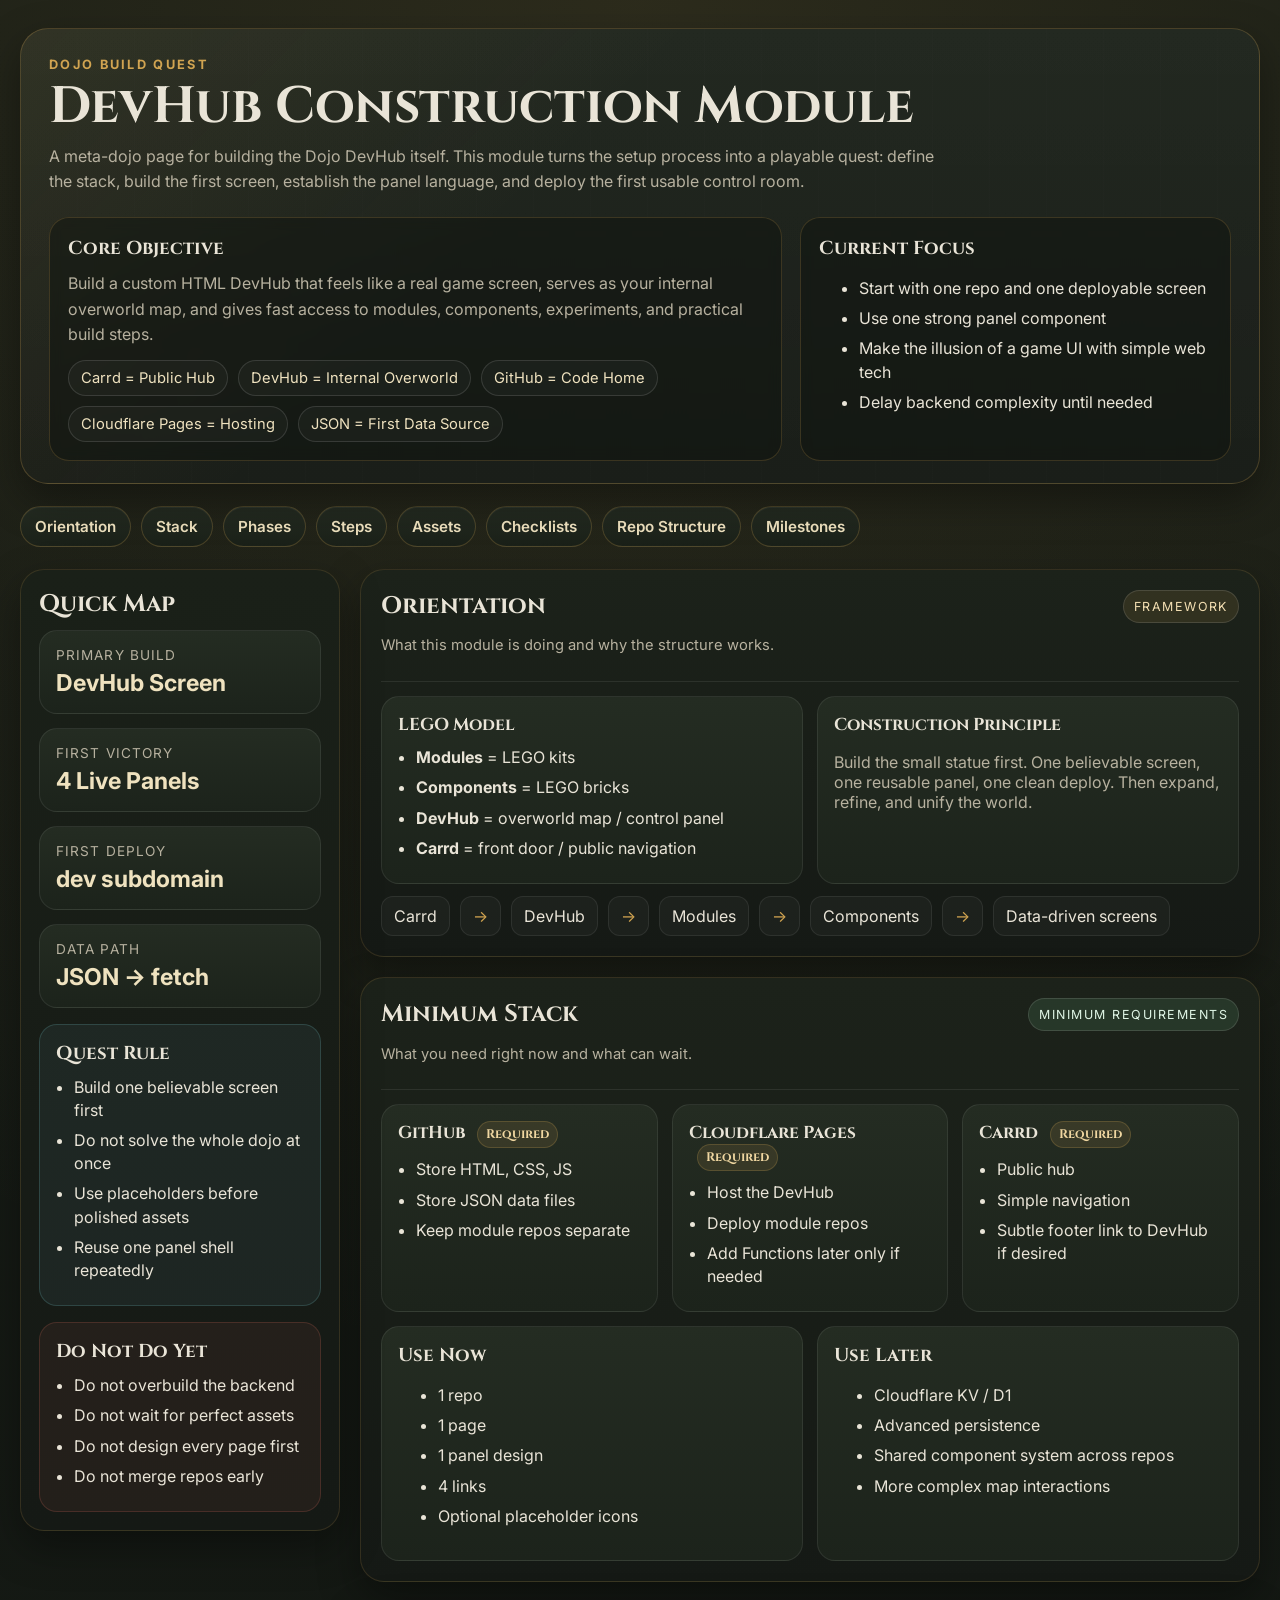
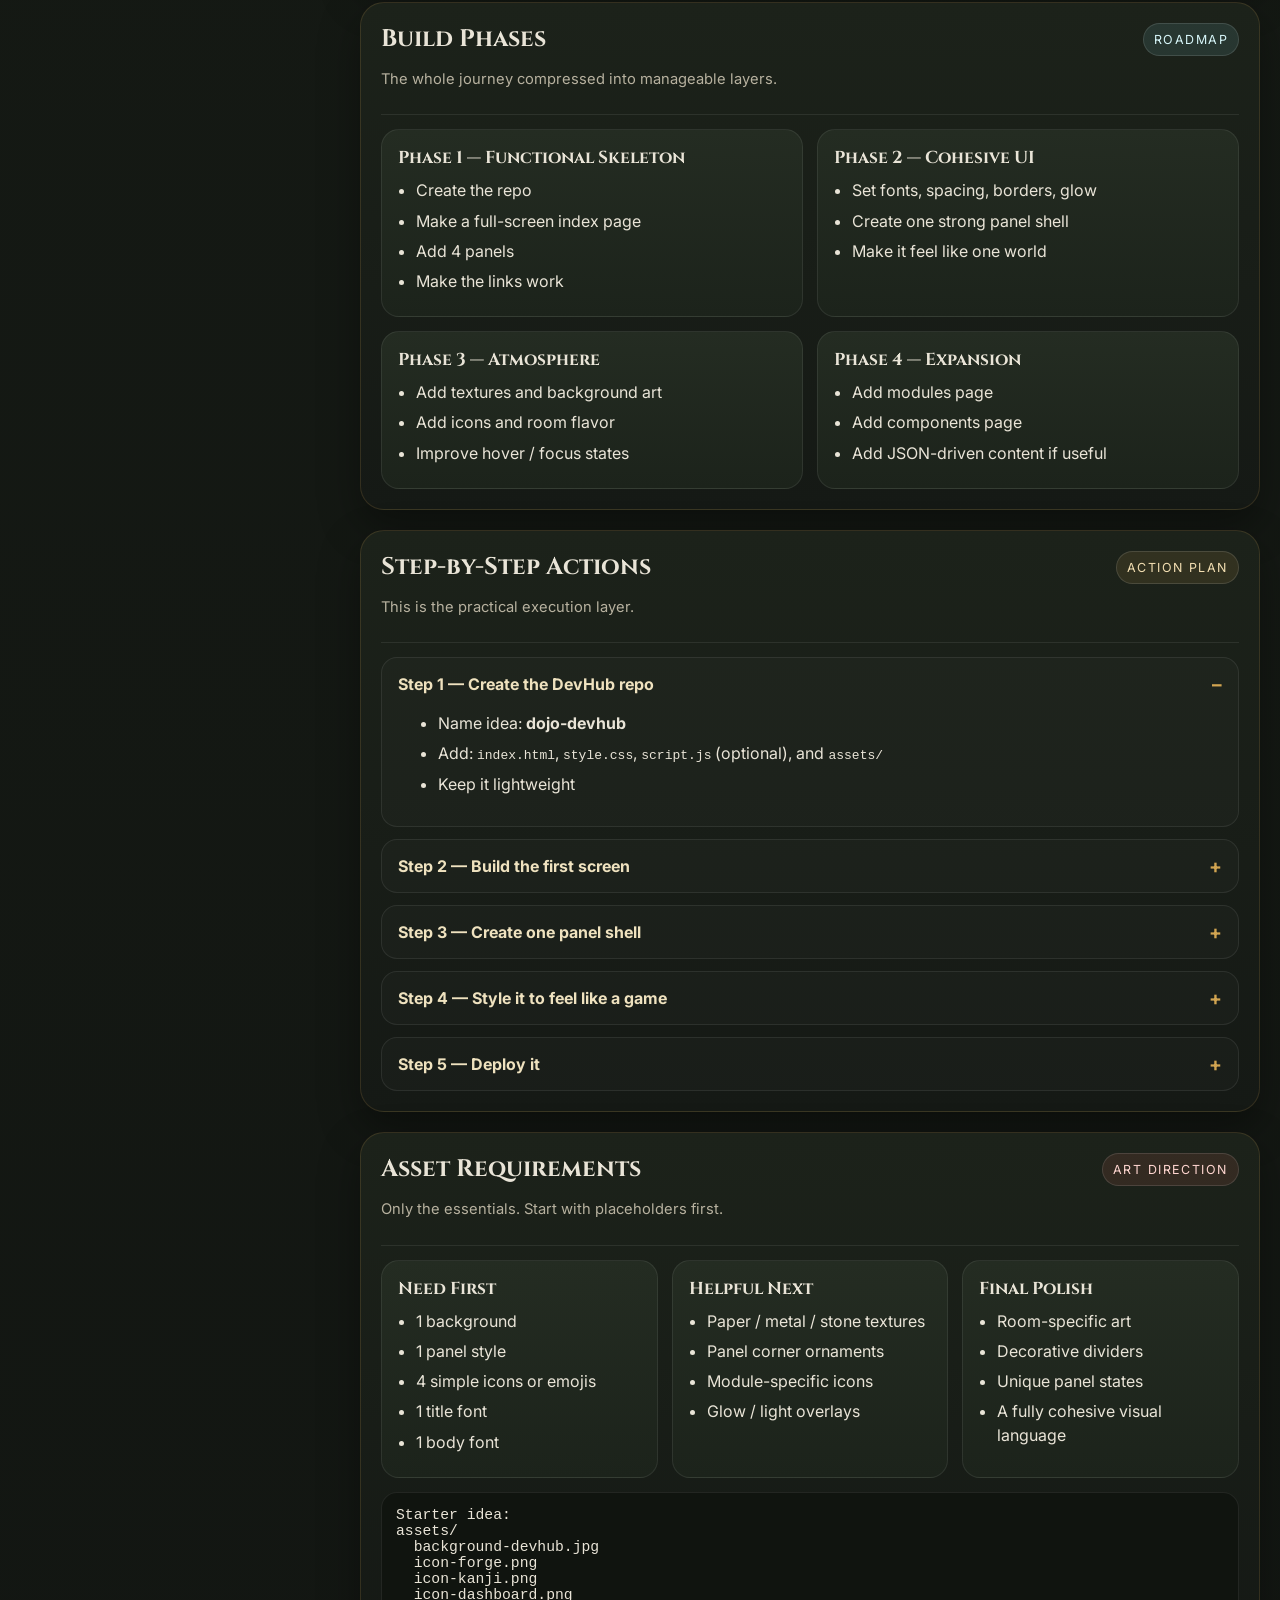
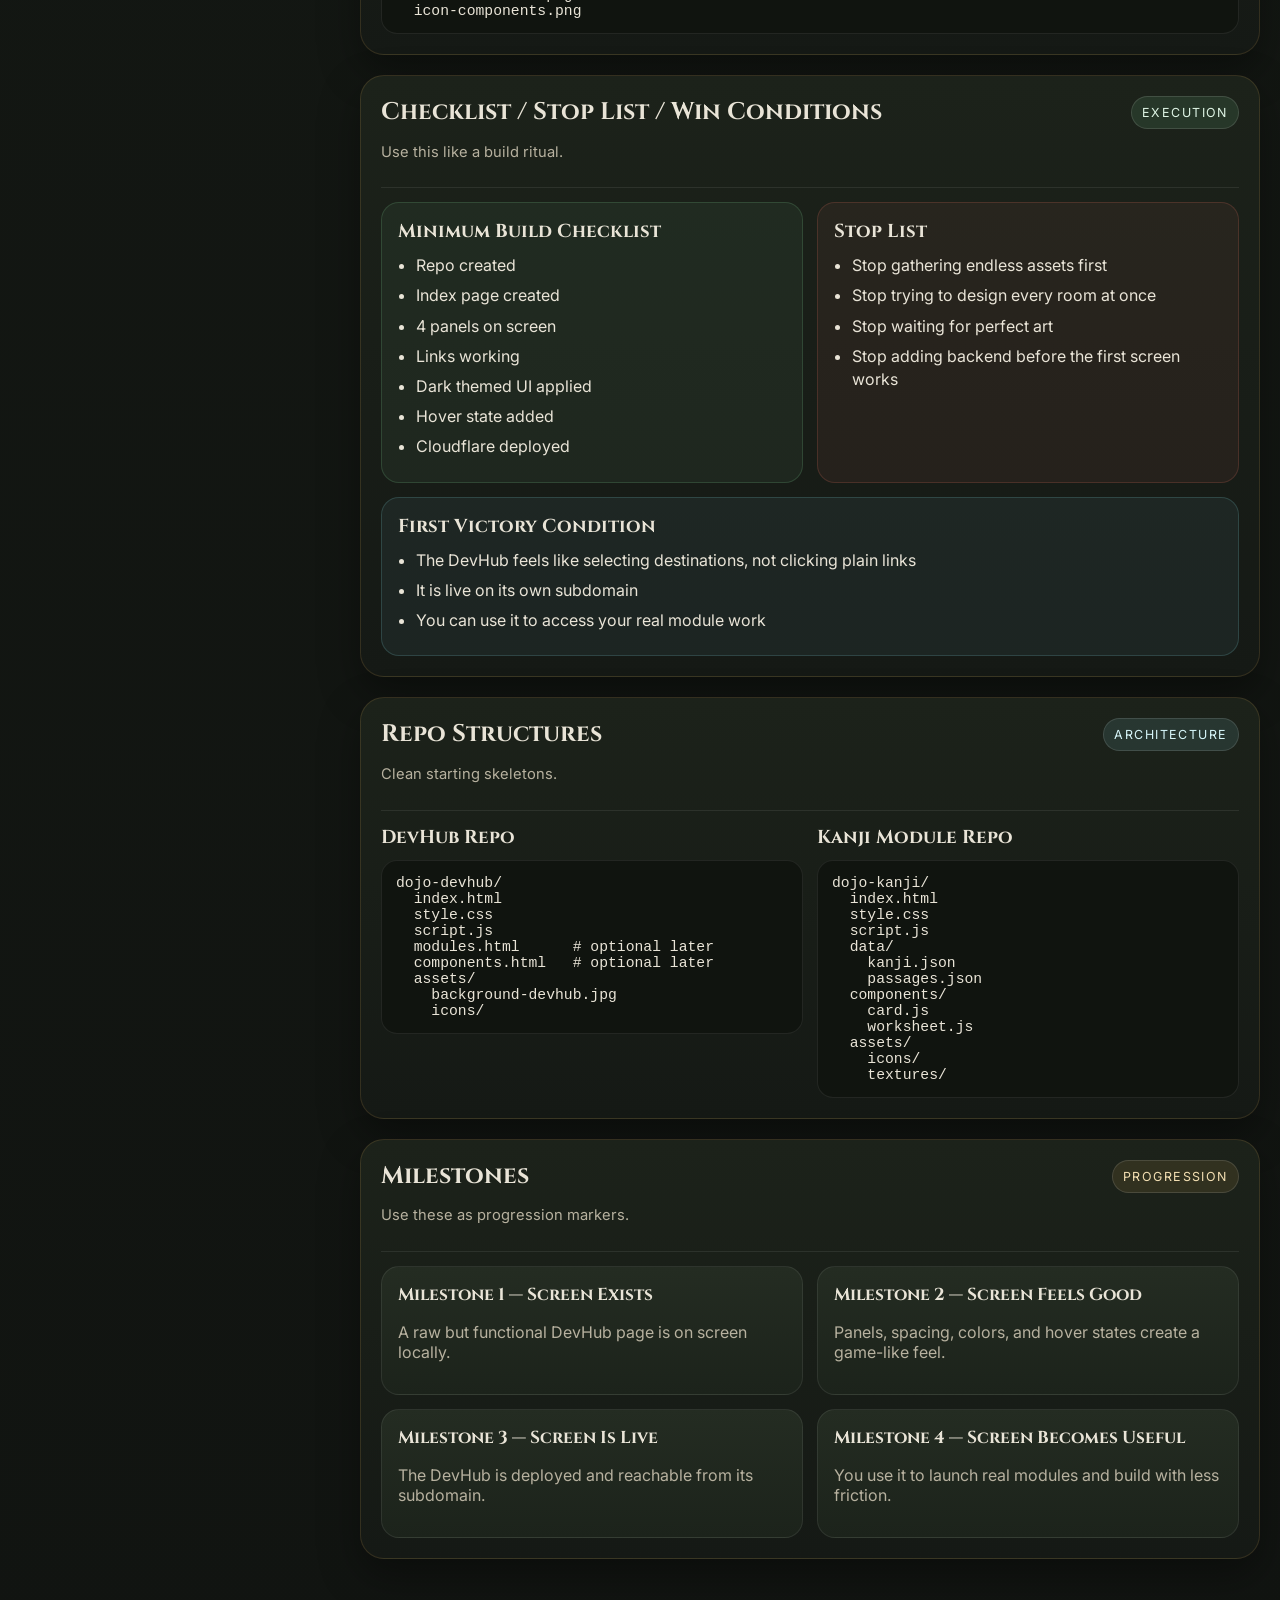
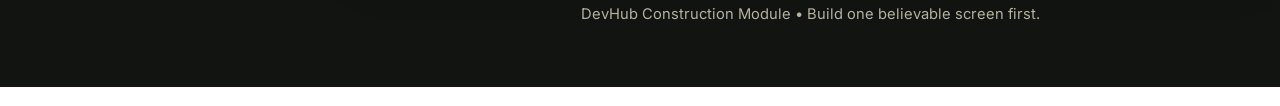
==== index.html @ a98695d9 "Add files via upload" ====
<!DOCTYPE html>
<html lang="en">
<head>
<meta charset="UTF-8" />
<meta name="viewport" content="width=device-width, initial-scale=1.0" />
<title>Dojo DevHub Quest Module</title>
<link rel="preconnect" href="https://fonts.googleapis.com">
<link rel="preconnect" href="https://fonts.gstatic.com" crossorigin>
<link href="https://fonts.googleapis.com/css2?family=Cinzel:wght@500;700&family=Inter:wght@400;500;600;700&display=swap" rel="stylesheet">
<style>
  :root{
    --bg:#131712;
    --bg2:#1b2119;
    --panel:#20271e;
    --panel-2:#273025;
    --line:#46523f;
    --gold:#d1a451;
    --gold-dim:#8a6a30;
    --moss:#748464;
    --paper:#efe2bf;
    --text:#e9e4d7;
    --muted:#b7b19f;
    --ember:#ffb14d;
    --red:#c76758;
    --green:#6fb37f;
    --cyan:#6fb4bc;
    --shadow: 0 16px 40px rgba(0,0,0,.35);
    --radius:18px;
  }

  *{box-sizing:border-box}
  html,body{margin:0;padding:0;background:
    radial-gradient(circle at top, rgba(209,164,81,.12), transparent 28%),
    linear-gradient(180deg, #161b15 0%, #111411 100%);
    color:var(--text); font-family:Inter,system-ui,sans-serif;
  }

  .wrap{max-width:1300px;margin:0 auto;padding:28px 20px 64px;}
  .hero{
    position:relative; overflow:hidden;
    background:
      linear-gradient(180deg, rgba(255,255,255,.03), rgba(255,255,255,.01)),
      linear-gradient(135deg, rgba(209,164,81,.08), transparent 40%),
      linear-gradient(180deg, #1c221a, #171b16);
    border:1px solid rgba(209,164,81,.25);
    border-radius:28px;
    padding:28px 28px 22px;
    box-shadow:var(--shadow);
    margin-bottom:22px;
  }

  .hero:before{
    content:"";
    position:absolute; inset:0;
    background:
      repeating-linear-gradient(
        90deg,
        transparent 0 56px,
        rgba(255,255,255,.02) 56px 57px
      );
    opacity:.35; pointer-events:none;
  }

  .eyebrow{
    color:var(--gold); font-size:.8rem; letter-spacing:.18em; text-transform:uppercase;
    margin-bottom:8px; font-weight:700;
  }
  h1,h2,h3{font-family:Cinzel,serif; margin:0 0 10px}
  h1{font-size:clamp(2rem,4vw,3.3rem); line-height:1.05}
  .hero p{max-width:900px;color:var(--muted);margin:8px 0 0;line-height:1.6}
  .hero-grid{
    display:grid; grid-template-columns:1.7fr 1fr; gap:18px; margin-top:22px;
  }

  .summary-card,.focus-card{
    background:rgba(15,18,14,.45);
    border:1px solid rgba(209,164,81,.2);
    border-radius:20px;
    padding:18px;
    backdrop-filter: blur(6px);
  }

  .chips{display:flex; flex-wrap:wrap; gap:10px; margin-top:12px}
  .chip{
    border:1px solid rgba(255,255,255,.12);
    background:rgba(255,255,255,.03);
    padding:8px 12px;border-radius:999px;font-size:.92rem;color:var(--paper)
  }

  .topnav{
    display:flex; flex-wrap:wrap; gap:10px; margin-bottom:22px;
  }
  .navbtn{
    border:1px solid rgba(209,164,81,.25);
    background:linear-gradient(180deg, #242b21, #1b2119);
    color:var(--paper); padding:10px 14px; border-radius:999px; text-decoration:none;
    font-weight:600; font-size:.95rem;
    box-shadow:inset 0 1px 0 rgba(255,255,255,.05);
  }
  .navbtn:hover{border-color:rgba(209,164,81,.55); transform:translateY(-1px)}

  .layout{
    display:grid; grid-template-columns:320px 1fr; gap:20px;
  }

  .sidebar, .main-card{
    background:linear-gradient(180deg, #1a2018, #151915);
    border:1px solid rgba(209,164,81,.16);
    border-radius:24px;
    box-shadow:var(--shadow);
  }

  .sidebar{padding:18px; position:sticky; top:18px; height:max-content}
  .main{display:grid; gap:20px}

  .section{
    background:linear-gradient(180deg, #1c221a, #151915);
    border:1px solid rgba(209,164,81,.16);
    border-radius:24px;
    padding:20px;
    box-shadow:var(--shadow);
  }

  .section-head{
    display:flex; justify-content:space-between; align-items:flex-start; gap:12px; margin-bottom:14px;
    border-bottom:1px solid rgba(255,255,255,.08); padding-bottom:12px;
  }

  .muted{color:var(--muted)}
  .small{font-size:.92rem}
  .tag{
    font-size:.78rem; text-transform:uppercase; letter-spacing:.12em;
    border-radius:999px; padding:8px 10px; border:1px solid rgba(255,255,255,.12)
  }
  .tag.green{color:#dff5e5; background:rgba(111,179,127,.15)}
  .tag.gold{color:#f3dfb2; background:rgba(209,164,81,.12)}
  .tag.red{color:#ffd6d0; background:rgba(199,103,88,.14)}
  .tag.cyan{color:#d7f6f9; background:rgba(111,180,188,.14)}

  .stat-grid, .phase-grid, .kit-grid, .two-col{
    display:grid; gap:14px;
  }
  .stat-grid{grid-template-columns:repeat(4,1fr)}
  .phase-grid{grid-template-columns:repeat(2,1fr)}
  .kit-grid{grid-template-columns:repeat(3,1fr)}
  .two-col{grid-template-columns:1fr 1fr}

  .stat, .tile, .kit, .note{
    background:linear-gradient(180deg, #242c22, #1c231b);
    border:1px solid rgba(255,255,255,.08);
    border-radius:18px; padding:16px;
  }

  .stat .label{font-size:.85rem; color:var(--muted); text-transform:uppercase; letter-spacing:.08em}
  .stat .value{font-size:1.45rem; font-weight:700; margin-top:6px; color:var(--paper)}

  .tile h3,.kit h3{font-size:1.08rem; margin-bottom:8px}
  .tile ul,.kit ul,.checklist ul,.stoplist ul,.quest ul{margin:10px 0 0 18px; padding:0}
  li{margin:7px 0; line-height:1.45}
  .badge{
    display:inline-block; font-size:.78rem; margin-left:8px; padding:4px 8px; border-radius:999px;
    background:rgba(209,164,81,.12); border:1px solid rgba(209,164,81,.22); color:#f0d7a1;
  }

  details{
    border:1px solid rgba(255,255,255,.08);
    border-radius:16px; padding:14px 16px; background:rgba(255,255,255,.02)
  }
  details + details{margin-top:12px}
  summary{
    cursor:pointer; list-style:none; font-weight:700; color:var(--paper);
    display:flex; justify-content:space-between; align-items:center;
  }
  summary::-webkit-details-marker{display:none}
  summary:after{
    content:"+";
    color:var(--gold); font-size:1.2rem; font-weight:700;
  }
  details[open] summary:after{content:"–"}

  .path{
    display:flex; flex-wrap:wrap; gap:10px; align-items:center;
    margin-top:12px;
  }
  .path span{
    padding:9px 12px; border-radius:12px; background:rgba(255,255,255,.03);
    border:1px solid rgba(255,255,255,.08)
  }
  .arrow{color:var(--gold)}

  .checklist, .stoplist, .quest{
    border-radius:18px; padding:16px;
  }
  .checklist{background:rgba(111,179,127,.08); border:1px solid rgba(111,179,127,.22)}
  .stoplist{background:rgba(199,103,88,.08); border:1px solid rgba(199,103,88,.22)}
  .quest{background:rgba(111,180,188,.08); border:1px solid rgba(111,180,188,.22)}

  .mono{
    background:#10140f; color:#e9e4d7; border:1px solid rgba(255,255,255,.08); border-radius:16px;
    padding:14px; font-family:ui-monospace, SFMono-Regular, Menlo, monospace; font-size:.92rem; white-space:pre-wrap
  }

  .footer-note{
    text-align:center; color:var(--muted); margin-top:26px; font-size:.92rem
  }

  @media (max-width: 1040px){
    .layout{grid-template-columns:1fr}
    .sidebar{position:relative; top:auto}
    .hero-grid,.phase-grid,.kit-grid,.two-col,.stat-grid{grid-template-columns:1fr}
  }
</style>
</head>
<body>
  <div class="wrap">
    <section class="hero" id="top">
      <div class="eyebrow">Dojo Build Quest</div>
      <h1>DevHub Construction Module</h1>
      <p>
        A meta-dojo page for building the Dojo DevHub itself. This module turns the setup process into a playable quest:
        define the stack, build the first screen, establish the panel language, and deploy the first usable control room.
      </p>

      <div class="hero-grid">
        <div class="summary-card">
          <h3>Core Objective</h3>
          <p class="muted">
            Build a custom HTML DevHub that feels like a real game screen, serves as your internal overworld map,
            and gives fast access to modules, components, experiments, and practical build steps.
          </p>
          <div class="chips">
            <span class="chip">Carrd = Public Hub</span>
            <span class="chip">DevHub = Internal Overworld</span>
            <span class="chip">GitHub = Code Home</span>
            <span class="chip">Cloudflare Pages = Hosting</span>
            <span class="chip">JSON = First Data Source</span>
          </div>
        </div>

        <div class="focus-card">
          <h3>Current Focus</h3>
          <ul>
            <li>Start with one repo and one deployable screen</li>
            <li>Use one strong panel component</li>
            <li>Make the illusion of a game UI with simple web tech</li>
            <li>Delay backend complexity until needed</li>
          </ul>
        </div>
      </div>
    </section>

    <nav class="topnav">
      <a class="navbtn" href="#orientation">Orientation</a>
      <a class="navbtn" href="#stack">Stack</a>
      <a class="navbtn" href="#phases">Phases</a>
      <a class="navbtn" href="#steps">Steps</a>
      <a class="navbtn" href="#assets">Assets</a>
      <a class="navbtn" href="#checklists">Checklists</a>
      <a class="navbtn" href="#structure">Repo Structure</a>
      <a class="navbtn" href="#milestones">Milestones</a>
    </nav>

    <div class="layout">
      <aside class="sidebar">
        <h2>Quick Map</h2>
        <div class="stat-grid" style="grid-template-columns:1fr; margin-top:10px;">
          <div class="stat">
            <div class="label">Primary Build</div>
            <div class="value">DevHub Screen</div>
          </div>
          <div class="stat">
            <div class="label">First Victory</div>
            <div class="value">4 Live Panels</div>
          </div>
          <div class="stat">
            <div class="label">First Deploy</div>
            <div class="value">dev subdomain</div>
          </div>
          <div class="stat">
            <div class="label">Data Path</div>
            <div class="value">JSON → fetch</div>
          </div>
        </div>

        <div class="quest" style="margin-top:16px;">
          <h3>Quest Rule</h3>
          <ul>
            <li>Build one believable screen first</li>
            <li>Do not solve the whole dojo at once</li>
            <li>Use placeholders before polished assets</li>
            <li>Reuse one panel shell repeatedly</li>
          </ul>
        </div>

        <div class="stoplist" style="margin-top:16px;">
          <h3>Do Not Do Yet</h3>
          <ul>
            <li>Do not overbuild the backend</li>
            <li>Do not wait for perfect assets</li>
            <li>Do not design every page first</li>
            <li>Do not merge repos early</li>
          </ul>
        </div>
      </aside>

      <main class="main">
        <section class="section" id="orientation">
          <div class="section-head">
            <div>
              <h2>Orientation</h2>
              <p class="muted small">What this module is doing and why the structure works.</p>
            </div>
            <span class="tag gold">Framework</span>
          </div>

          <div class="two-col">
            <div class="tile">
              <h3>LEGO Model</h3>
              <ul>
                <li><strong>Modules</strong> = LEGO kits</li>
                <li><strong>Components</strong> = LEGO bricks</li>
                <li><strong>DevHub</strong> = overworld map / control panel</li>
                <li><strong>Carrd</strong> = front door / public navigation</li>
              </ul>
            </div>
            <div class="tile">
              <h3>Construction Principle</h3>
              <p class="muted">
                Build the small statue first. One believable screen, one reusable panel, one clean deploy.
                Then expand, refine, and unify the world.
              </p>
            </div>
          </div>

          <div class="path">
            <span>Carrd</span><span class="arrow">→</span>
            <span>DevHub</span><span class="arrow">→</span>
            <span>Modules</span><span class="arrow">→</span>
            <span>Components</span><span class="arrow">→</span>
            <span>Data-driven screens</span>
          </div>
        </section>

        <section class="section" id="stack">
          <div class="section-head">
            <div>
              <h2>Minimum Stack</h2>
              <p class="muted small">What you need right now and what can wait.</p>
            </div>
            <span class="tag green">Minimum Requirements</span>
          </div>

          <div class="kit-grid">
            <div class="kit">
              <h3>GitHub <span class="badge">Required</span></h3>
              <ul>
                <li>Store HTML, CSS, JS</li>
                <li>Store JSON data files</li>
                <li>Keep module repos separate</li>
              </ul>
            </div>
            <div class="kit">
              <h3>Cloudflare Pages <span class="badge">Required</span></h3>
              <ul>
                <li>Host the DevHub</li>
                <li>Deploy module repos</li>
                <li>Add Functions later only if needed</li>
              </ul>
            </div>
            <div class="kit">
              <h3>Carrd <span class="badge">Required</span></h3>
              <ul>
                <li>Public hub</li>
                <li>Simple navigation</li>
                <li>Subtle footer link to DevHub if desired</li>
              </ul>
            </div>
          </div>

          <div class="two-col" style="margin-top:14px;">
            <div class="note">
              <h3>Use Now</h3>
              <ul>
                <li>1 repo</li>
                <li>1 page</li>
                <li>1 panel design</li>
                <li>4 links</li>
                <li>Optional placeholder icons</li>
              </ul>
            </div>
            <div class="note">
              <h3>Use Later</h3>
              <ul>
                <li>Cloudflare KV / D1</li>
                <li>Advanced persistence</li>
                <li>Shared component system across repos</li>
                <li>More complex map interactions</li>
              </ul>
            </div>
          </div>
        </section>

        <section class="section" id="phases">
          <div class="section-head">
            <div>
              <h2>Build Phases</h2>
              <p class="muted small">The whole journey compressed into manageable layers.</p>
            </div>
            <span class="tag cyan">Roadmap</span>
          </div>

          <div class="phase-grid">
            <div class="tile">
              <h3>Phase 1 — Functional Skeleton</h3>
              <ul>
                <li>Create the repo</li>
                <li>Make a full-screen index page</li>
                <li>Add 4 panels</li>
                <li>Make the links work</li>
              </ul>
            </div>
            <div class="tile">
              <h3>Phase 2 — Cohesive UI</h3>
              <ul>
                <li>Set fonts, spacing, borders, glow</li>
                <li>Create one strong panel shell</li>
                <li>Make it feel like one world</li>
              </ul>
            </div>
            <div class="tile">
              <h3>Phase 3 — Atmosphere</h3>
              <ul>
                <li>Add textures and background art</li>
                <li>Add icons and room flavor</li>
                <li>Improve hover / focus states</li>
              </ul>
            </div>
            <div class="tile">
              <h3>Phase 4 — Expansion</h3>
              <ul>
                <li>Add modules page</li>
                <li>Add components page</li>
                <li>Add JSON-driven content if useful</li>
              </ul>
            </div>
          </div>
        </section>

        <section class="section" id="steps">
          <div class="section-head">
            <div>
              <h2>Step-by-Step Actions</h2>
              <p class="muted small">This is the practical execution layer.</p>
            </div>
            <span class="tag gold">Action Plan</span>
          </div>

          <details open>
            <summary>Step 1 — Create the DevHub repo</summary>
            <ul>
              <li>Name idea: <strong>dojo-devhub</strong></li>
              <li>Add: <code>index.html</code>, <code>style.css</code>, <code>script.js</code> (optional), and <code>assets/</code></li>
              <li>Keep it lightweight</li>
            </ul>
          </details>

          <details>
            <summary>Step 2 — Build the first screen</summary>
            <ul>
              <li>Make one full-screen custom HTML page</li>
              <li>Add 4 panels: Forge, Kanji, Components, Dashboard</li>
              <li>Each panel gets: title, subtitle, icon, link</li>
            </ul>
          </details>

          <details>
            <summary>Step 3 — Create one panel shell</summary>
            <ul>
              <li>Decide the panel frame style</li>
              <li>Use that same shell repeatedly</li>
              <li>Vary color and icon, not structure</li>
            </ul>
          </details>

          <details>
            <summary>Step 4 — Style it to feel like a game</summary>
            <ul>
              <li>Dark background</li>
              <li>Contrast with gold / ember highlights</li>
              <li>Border + shadow + hover glow</li>
              <li>Consistent title font and body font</li>
            </ul>
          </details>

          <details>
            <summary>Step 5 — Deploy it</summary>
            <ul>
              <li>Connect repo to Cloudflare Pages</li>
              <li>Point subdomain like <strong>dev.theadhddojo.com</strong></li>
              <li>Use that page as your internal workshop screen</li>
            </ul>
          </details>
        </section>

        <section class="section" id="assets">
          <div class="section-head">
            <div>
              <h2>Asset Requirements</h2>
              <p class="muted small">Only the essentials. Start with placeholders first.</p>
            </div>
            <span class="tag red">Art Direction</span>
          </div>

          <div class="kit-grid">
            <div class="kit">
              <h3>Need First</h3>
              <ul>
                <li>1 background</li>
                <li>1 panel style</li>
                <li>4 simple icons or emojis</li>
                <li>1 title font</li>
                <li>1 body font</li>
              </ul>
            </div>
            <div class="kit">
              <h3>Helpful Next</h3>
              <ul>
                <li>Paper / metal / stone textures</li>
                <li>Panel corner ornaments</li>
                <li>Module-specific icons</li>
                <li>Glow / light overlays</li>
              </ul>
            </div>
            <div class="kit">
              <h3>Final Polish</h3>
              <ul>
                <li>Room-specific art</li>
                <li>Decorative dividers</li>
                <li>Unique panel states</li>
                <li>A fully cohesive visual language</li>
              </ul>
            </div>
          </div>

          <div class="mono" style="margin-top:14px;">Starter idea:
assets/
  background-devhub.jpg
  icon-forge.png
  icon-kanji.png
  icon-dashboard.png
  icon-components.png</div>
        </section>

        <section class="section" id="checklists">
          <div class="section-head">
            <div>
              <h2>Checklist / Stop List / Win Conditions</h2>
              <p class="muted small">Use this like a build ritual.</p>
            </div>
            <span class="tag green">Execution</span>
          </div>

          <div class="two-col">
            <div class="checklist">
              <h3>Minimum Build Checklist</h3>
              <ul>
                <li>Repo created</li>
                <li>Index page created</li>
                <li>4 panels on screen</li>
                <li>Links working</li>
                <li>Dark themed UI applied</li>
                <li>Hover state added</li>
                <li>Cloudflare deployed</li>
              </ul>
            </div>

            <div class="stoplist">
              <h3>Stop List</h3>
              <ul>
                <li>Stop gathering endless assets first</li>
                <li>Stop trying to design every room at once</li>
                <li>Stop waiting for perfect art</li>
                <li>Stop adding backend before the first screen works</li>
              </ul>
            </div>
          </div>

          <div class="quest" style="margin-top:14px;">
            <h3>First Victory Condition</h3>
            <ul>
              <li>The DevHub feels like selecting destinations, not clicking plain links</li>
              <li>It is live on its own subdomain</li>
              <li>You can use it to access your real module work</li>
            </ul>
          </div>
        </section>

        <section class="section" id="structure">
          <div class="section-head">
            <div>
              <h2>Repo Structures</h2>
              <p class="muted small">Clean starting skeletons.</p>
            </div>
            <span class="tag cyan">Architecture</span>
          </div>

          <div class="two-col">
            <div>
              <h3>DevHub Repo</h3>
              <div class="mono">dojo-devhub/
  index.html
  style.css
  script.js
  modules.html      # optional later
  components.html   # optional later
  assets/
    background-devhub.jpg
    icons/</div>
            </div>
            <div>
              <h3>Kanji Module Repo</h3>
              <div class="mono">dojo-kanji/
  index.html
  style.css
  script.js
  data/
    kanji.json
    passages.json
  components/
    card.js
    worksheet.js
  assets/
    icons/
    textures/</div>
            </div>
          </div>
        </section>

        <section class="section" id="milestones">
          <div class="section-head">
            <div>
              <h2>Milestones</h2>
              <p class="muted small">Use these as progression markers.</p>
            </div>
            <span class="tag gold">Progression</span>
          </div>

          <div class="phase-grid">
            <div class="tile">
              <h3>Milestone 1 — Screen Exists</h3>
              <p class="muted">A raw but functional DevHub page is on screen locally.</p>
            </div>
            <div class="tile">
              <h3>Milestone 2 — Screen Feels Good</h3>
              <p class="muted">Panels, spacing, colors, and hover states create a game-like feel.</p>
            </div>
            <div class="tile">
              <h3>Milestone 3 — Screen Is Live</h3>
              <p class="muted">The DevHub is deployed and reachable from its subdomain.</p>
            </div>
            <div class="tile">
              <h3>Milestone 4 — Screen Becomes Useful</h3>
              <p class="muted">You use it to launch real modules and build with less friction.</p>
            </div>
          </div>
        </section>

        <div class="footer-note">
          DevHub Construction Module • Build one believable screen first.
        </div>
      </main>
    </div>
  </div>
</body>
</html>
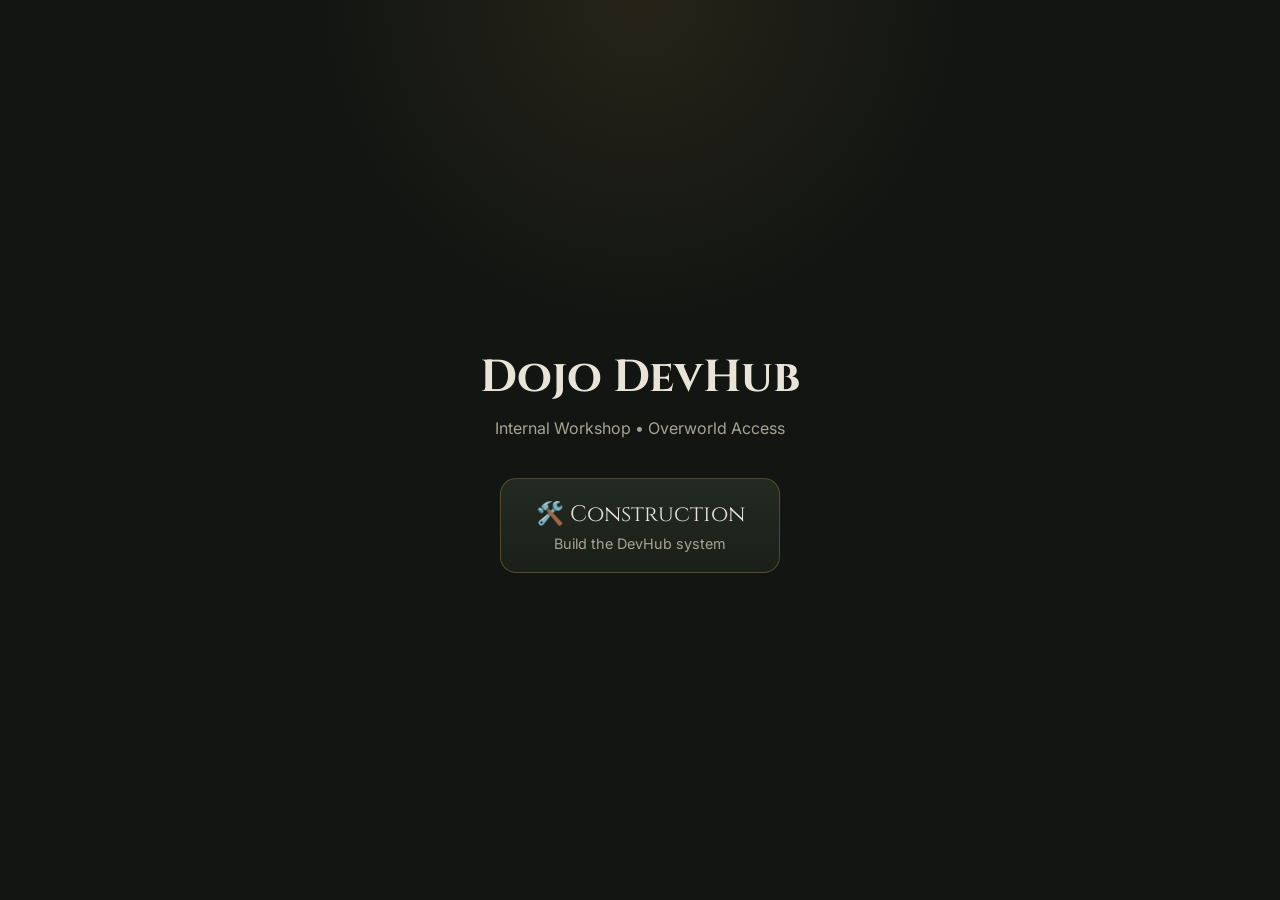
==== commit 9b6beb96: "Rename index to index.html" ====
--- a/index.html
+++ b/index.html
@@ -1,675 +1,114 @@
 <!DOCTYPE html>
 <html lang="en">
-<head>
-<meta charset="UTF-8" />
-<meta name="viewport" content="width=device-width, initial-scale=1.0" />
-<title>Dojo DevHub Quest Module</title>
-<link rel="preconnect" href="https://fonts.googleapis.com">
-<link rel="preconnect" href="https://fonts.gstatic.com" crossorigin>
-<link href="https://fonts.googleapis.com/css2?family=Cinzel:wght@500;700&family=Inter:wght@400;500;600;700&display=swap" rel="stylesheet">
-<style>
-  :root{
-    --bg:#131712;
-    --bg2:#1b2119;
-    --panel:#20271e;
-    --panel-2:#273025;
-    --line:#46523f;
-    --gold:#d1a451;
-    --gold-dim:#8a6a30;
-    --moss:#748464;
-    --paper:#efe2bf;
-    --text:#e9e4d7;
-    --muted:#b7b19f;
-    --ember:#ffb14d;
-    --red:#c76758;
-    --green:#6fb37f;
-    --cyan:#6fb4bc;
-    --shadow: 0 16px 40px rgba(0,0,0,.35);
-    --radius:18px;
-  }
+	<head>
+		<meta charset="UTF-8" />
+		<meta name="viewport" content="width=device-width, initial-scale=1.0" />
+		<title>Dojo DevHub</title>
 
-  *{box-sizing:border-box}
-  html,body{margin:0;padding:0;background:
-    radial-gradient(circle at top, rgba(209,164,81,.12), transparent 28%),
-    linear-gradient(180deg, #161b15 0%, #111411 100%);
-    color:var(--text); font-family:Inter,system-ui,sans-serif;
-  }
+		<link
+			href="https://fonts.googleapis.com/css2?family=Cinzel:wght@500;700&family=Inter:wght@400;600&display=swap"
+			rel="stylesheet"
+		/>
 
-  .wrap{max-width:1300px;margin:0 auto;padding:28px 20px 64px;}
-  .hero{
-    position:relative; overflow:hidden;
-    background:
-      linear-gradient(180deg, rgba(255,255,255,.03), rgba(255,255,255,.01)),
-      linear-gradient(135deg, rgba(209,164,81,.08), transparent 40%),
-      linear-gradient(180deg, #1c221a, #171b16);
-    border:1px solid rgba(209,164,81,.25);
-    border-radius:28px;
-    padding:28px 28px 22px;
-    box-shadow:var(--shadow);
-    margin-bottom:22px;
-  }
+		<style>
+			:root {
+				--bg: #121512;
+				--panel: #1c221b;
+				--gold: #d1a451;
+				--text: #e8e4d8;
+				--muted: #a9a394;
+			}
 
-  .hero:before{
-    content:"";
-    position:absolute; inset:0;
-    background:
-      repeating-linear-gradient(
-        90deg,
-        transparent 0 56px,
-        rgba(255,255,255,.02) 56px 57px
-      );
-    opacity:.35; pointer-events:none;
-  }
+			* {
+				box-sizing: border-box;
+			}
 
-  .eyebrow{
-    color:var(--gold); font-size:.8rem; letter-spacing:.18em; text-transform:uppercase;
-    margin-bottom:8px; font-weight:700;
-  }
-  h1,h2,h3{font-family:Cinzel,serif; margin:0 0 10px}
-  h1{font-size:clamp(2rem,4vw,3.3rem); line-height:1.05}
-  .hero p{max-width:900px;color:var(--muted);margin:8px 0 0;line-height:1.6}
-  .hero-grid{
-    display:grid; grid-template-columns:1.7fr 1fr; gap:18px; margin-top:22px;
-  }
+			body {
+				margin: 0;
+				font-family: Inter, sans-serif;
+				background: radial-gradient(
+						circle at top,
+						rgba(209, 164, 81, 0.1),
+						transparent 30%
+					),
+					var(--bg);
+				color: var(--text);
+				display: flex;
+				justify-content: center;
+				align-items: center;
+				height: 100vh;
+			}
 
-  .summary-card,.focus-card{
-    background:rgba(15,18,14,.45);
-    border:1px solid rgba(209,164,81,.2);
-    border-radius:20px;
-    padding:18px;
-    backdrop-filter: blur(6px);
-  }
+			.container {
+				text-align: center;
+				max-width: 800px;
+			}
 
-  .chips{display:flex; flex-wrap:wrap; gap:10px; margin-top:12px}
-  .chip{
-    border:1px solid rgba(255,255,255,.12);
-    background:rgba(255,255,255,.03);
-    padding:8px 12px;border-radius:999px;font-size:.92rem;color:var(--paper)
-  }
+			h1 {
+				font-family: Cinzel, serif;
+				font-size: 2.8rem;
+				margin-bottom: 10px;
+			}
 
-  .topnav{
-    display:flex; flex-wrap:wrap; gap:10px; margin-bottom:22px;
-  }
-  .navbtn{
-    border:1px solid rgba(209,164,81,.25);
-    background:linear-gradient(180deg, #242b21, #1b2119);
-    color:var(--paper); padding:10px 14px; border-radius:999px; text-decoration:none;
-    font-weight:600; font-size:.95rem;
-    box-shadow:inset 0 1px 0 rgba(255,255,255,.05);
-  }
-  .navbtn:hover{border-color:rgba(209,164,81,.55); transform:translateY(-1px)}
+			.subtitle {
+				color: var(--muted);
+				margin-bottom: 40px;
+			}
 
-  .layout{
-    display:grid; grid-template-columns:320px 1fr; gap:20px;
-  }
+			.panel {
+				background: linear-gradient(180deg, #232a21, #1a2019);
+				border: 1px solid rgba(209, 164, 81, 0.3);
+				border-radius: 16px;
+				padding: 20px;
+				margin: 10px auto;
+				width: 280px;
+				text-decoration: none;
+				color: var(--text);
+				display: block;
+				transition: all 0.2s ease;
+			}
 
-  .sidebar, .main-card{
-    background:linear-gradient(180deg, #1a2018, #151915);
-    border:1px solid rgba(209,164,81,.16);
-    border-radius:24px;
-    box-shadow:var(--shadow);
-  }
+			.panel:hover {
+				transform: scale(1.05);
+				border-color: var(--gold);
+				box-shadow: 0 0 15px rgba(209, 164, 81, 0.3);
+			}
 
-  .sidebar{padding:18px; position:sticky; top:18px; height:max-content}
-  .main{display:grid; gap:20px}
+			.panel-title {
+				font-family: Cinzel, serif;
+				font-size: 1.4rem;
+				margin-bottom: 6px;
+			}
 
-  .section{
-    background:linear-gradient(180deg, #1c221a, #151915);
-    border:1px solid rgba(209,164,81,.16);
-    border-radius:24px;
-    padding:20px;
-    box-shadow:var(--shadow);
-  }
+			.panel-desc {
+				font-size: 0.9rem;
+				color: var(--muted);
+			}
+		</style>
+	</head>
 
-  .section-head{
-    display:flex; justify-content:space-between; align-items:flex-start; gap:12px; margin-bottom:14px;
-    border-bottom:1px solid rgba(255,255,255,.08); padding-bottom:12px;
-  }
+	<body>
+		<div class="container">
+			<h1>Dojo DevHub</h1>
+			<div class="subtitle">Internal Workshop • Overworld Access</div>
 
-  .muted{color:var(--muted)}
-  .small{font-size:.92rem}
-  .tag{
-    font-size:.78rem; text-transform:uppercase; letter-spacing:.12em;
-    border-radius:999px; padding:8px 10px; border:1px solid rgba(255,255,255,.12)
-  }
-  .tag.green{color:#dff5e5; background:rgba(111,179,127,.15)}
-  .tag.gold{color:#f3dfb2; background:rgba(209,164,81,.12)}
-  .tag.red{color:#ffd6d0; background:rgba(199,103,88,.14)}
-  .tag.cyan{color:#d7f6f9; background:rgba(111,180,188,.14)}
+			<a href="/construction.html" class="panel">
+				<div class="panel-title">🛠️ Construction</div>
+				<div class="panel-desc">Build the DevHub system</div>
+			</a>
 
-  .stat-grid, .phase-grid, .kit-grid, .two-col{
-    display:grid; gap:14px;
-  }
-  .stat-grid{grid-template-columns:repeat(4,1fr)}
-  .phase-grid{grid-template-columns:repeat(2,1fr)}
-  .kit-grid{grid-template-columns:repeat(3,1fr)}
-  .two-col{grid-template-columns:1fr 1fr}
+			<!-- Future panels -->
+			<!--
+  <a href="/modules.html" class="panel">
+    <div class="panel-title">⚙️ Modules</div>
+    <div class="panel-desc">Access dojo systems</div>
+  </a>
 
-  .stat, .tile, .kit, .note{
-    background:linear-gradient(180deg, #242c22, #1c231b);
-    border:1px solid rgba(255,255,255,.08);
-    border-radius:18px; padding:16px;
-  }
-
-  .stat .label{font-size:.85rem; color:var(--muted); text-transform:uppercase; letter-spacing:.08em}
-  .stat .value{font-size:1.45rem; font-weight:700; margin-top:6px; color:var(--paper)}
-
-  .tile h3,.kit h3{font-size:1.08rem; margin-bottom:8px}
-  .tile ul,.kit ul,.checklist ul,.stoplist ul,.quest ul{margin:10px 0 0 18px; padding:0}
-  li{margin:7px 0; line-height:1.45}
-  .badge{
-    display:inline-block; font-size:.78rem; margin-left:8px; padding:4px 8px; border-radius:999px;
-    background:rgba(209,164,81,.12); border:1px solid rgba(209,164,81,.22); color:#f0d7a1;
-  }
-
-  details{
-    border:1px solid rgba(255,255,255,.08);
-    border-radius:16px; padding:14px 16px; background:rgba(255,255,255,.02)
-  }
-  details + details{margin-top:12px}
-  summary{
-    cursor:pointer; list-style:none; font-weight:700; color:var(--paper);
-    display:flex; justify-content:space-between; align-items:center;
-  }
-  summary::-webkit-details-marker{display:none}
-  summary:after{
-    content:"+";
-    color:var(--gold); font-size:1.2rem; font-weight:700;
-  }
-  details[open] summary:after{content:"–"}
-
-  .path{
-    display:flex; flex-wrap:wrap; gap:10px; align-items:center;
-    margin-top:12px;
-  }
-  .path span{
-    padding:9px 12px; border-radius:12px; background:rgba(255,255,255,.03);
-    border:1px solid rgba(255,255,255,.08)
-  }
-  .arrow{color:var(--gold)}
-
-  .checklist, .stoplist, .quest{
-    border-radius:18px; padding:16px;
-  }
-  .checklist{background:rgba(111,179,127,.08); border:1px solid rgba(111,179,127,.22)}
-  .stoplist{background:rgba(199,103,88,.08); border:1px solid rgba(199,103,88,.22)}
-  .quest{background:rgba(111,180,188,.08); border:1px solid rgba(111,180,188,.22)}
-
-  .mono{
-    background:#10140f; color:#e9e4d7; border:1px solid rgba(255,255,255,.08); border-radius:16px;
-    padding:14px; font-family:ui-monospace, SFMono-Regular, Menlo, monospace; font-size:.92rem; white-space:pre-wrap
-  }
-
-  .footer-note{
-    text-align:center; color:var(--muted); margin-top:26px; font-size:.92rem
-  }
-
-  @media (max-width: 1040px){
-    .layout{grid-template-columns:1fr}
-    .sidebar{position:relative; top:auto}
-    .hero-grid,.phase-grid,.kit-grid,.two-col,.stat-grid{grid-template-columns:1fr}
-  }
-</style>
-</head>
-<body>
-  <div class="wrap">
-    <section class="hero" id="top">
-      <div class="eyebrow">Dojo Build Quest</div>
-      <h1>DevHub Construction Module</h1>
-      <p>
-        A meta-dojo page for building the Dojo DevHub itself. This module turns the setup process into a playable quest:
-        define the stack, build the first screen, establish the panel language, and deploy the first usable control room.
-      </p>
-
-      <div class="hero-grid">
-        <div class="summary-card">
-          <h3>Core Objective</h3>
-          <p class="muted">
-            Build a custom HTML DevHub that feels like a real game screen, serves as your internal overworld map,
-            and gives fast access to modules, components, experiments, and practical build steps.
-          </p>
-          <div class="chips">
-            <span class="chip">Carrd = Public Hub</span>
-            <span class="chip">DevHub = Internal Overworld</span>
-            <span class="chip">GitHub = Code Home</span>
-            <span class="chip">Cloudflare Pages = Hosting</span>
-            <span class="chip">JSON = First Data Source</span>
-          </div>
-        </div>
-
-        <div class="focus-card">
-          <h3>Current Focus</h3>
-          <ul>
-            <li>Start with one repo and one deployable screen</li>
-            <li>Use one strong panel component</li>
-            <li>Make the illusion of a game UI with simple web tech</li>
-            <li>Delay backend complexity until needed</li>
-          </ul>
-        </div>
-      </div>
-    </section>
-
-    <nav class="topnav">
-      <a class="navbtn" href="#orientation">Orientation</a>
-      <a class="navbtn" href="#stack">Stack</a>
-      <a class="navbtn" href="#phases">Phases</a>
-      <a class="navbtn" href="#steps">Steps</a>
-      <a class="navbtn" href="#assets">Assets</a>
-      <a class="navbtn" href="#checklists">Checklists</a>
-      <a class="navbtn" href="#structure">Repo Structure</a>
-      <a class="navbtn" href="#milestones">Milestones</a>
-    </nav>
-
-    <div class="layout">
-      <aside class="sidebar">
-        <h2>Quick Map</h2>
-        <div class="stat-grid" style="grid-template-columns:1fr; margin-top:10px;">
-          <div class="stat">
-            <div class="label">Primary Build</div>
-            <div class="value">DevHub Screen</div>
-          </div>
-          <div class="stat">
-            <div class="label">First Victory</div>
-            <div class="value">4 Live Panels</div>
-          </div>
-          <div class="stat">
-            <div class="label">First Deploy</div>
-            <div class="value">dev subdomain</div>
-          </div>
-          <div class="stat">
-            <div class="label">Data Path</div>
-            <div class="value">JSON → fetch</div>
-          </div>
-        </div>
-
-        <div class="quest" style="margin-top:16px;">
-          <h3>Quest Rule</h3>
-          <ul>
-            <li>Build one believable screen first</li>
-            <li>Do not solve the whole dojo at once</li>
-            <li>Use placeholders before polished assets</li>
-            <li>Reuse one panel shell repeatedly</li>
-          </ul>
-        </div>
-
-        <div class="stoplist" style="margin-top:16px;">
-          <h3>Do Not Do Yet</h3>
-          <ul>
-            <li>Do not overbuild the backend</li>
-            <li>Do not wait for perfect assets</li>
-            <li>Do not design every page first</li>
-            <li>Do not merge repos early</li>
-          </ul>
-        </div>
-      </aside>
-
-      <main class="main">
-        <section class="section" id="orientation">
-          <div class="section-head">
-            <div>
-              <h2>Orientation</h2>
-              <p class="muted small">What this module is doing and why the structure works.</p>
-            </div>
-            <span class="tag gold">Framework</span>
-          </div>
-
-          <div class="two-col">
-            <div class="tile">
-              <h3>LEGO Model</h3>
-              <ul>
-                <li><strong>Modules</strong> = LEGO kits</li>
-                <li><strong>Components</strong> = LEGO bricks</li>
-                <li><strong>DevHub</strong> = overworld map / control panel</li>
-                <li><strong>Carrd</strong> = front door / public navigation</li>
-              </ul>
-            </div>
-            <div class="tile">
-              <h3>Construction Principle</h3>
-              <p class="muted">
-                Build the small statue first. One believable screen, one reusable panel, one clean deploy.
-                Then expand, refine, and unify the world.
-              </p>
-            </div>
-          </div>
-
-          <div class="path">
-            <span>Carrd</span><span class="arrow">→</span>
-            <span>DevHub</span><span class="arrow">→</span>
-            <span>Modules</span><span class="arrow">→</span>
-            <span>Components</span><span class="arrow">→</span>
-            <span>Data-driven screens</span>
-          </div>
-        </section>
-
-        <section class="section" id="stack">
-          <div class="section-head">
-            <div>
-              <h2>Minimum Stack</h2>
-              <p class="muted small">What you need right now and what can wait.</p>
-            </div>
-            <span class="tag green">Minimum Requirements</span>
-          </div>
-
-          <div class="kit-grid">
-            <div class="kit">
-              <h3>GitHub <span class="badge">Required</span></h3>
-              <ul>
-                <li>Store HTML, CSS, JS</li>
-                <li>Store JSON data files</li>
-                <li>Keep module repos separate</li>
-              </ul>
-            </div>
-            <div class="kit">
-              <h3>Cloudflare Pages <span class="badge">Required</span></h3>
-              <ul>
-                <li>Host the DevHub</li>
-                <li>Deploy module repos</li>
-                <li>Add Functions later only if needed</li>
-              </ul>
-            </div>
-            <div class="kit">
-              <h3>Carrd <span class="badge">Required</span></h3>
-              <ul>
-                <li>Public hub</li>
-                <li>Simple navigation</li>
-                <li>Subtle footer link to DevHub if desired</li>
-              </ul>
-            </div>
-          </div>
-
-          <div class="two-col" style="margin-top:14px;">
-            <div class="note">
-              <h3>Use Now</h3>
-              <ul>
-                <li>1 repo</li>
-                <li>1 page</li>
-                <li>1 panel design</li>
-                <li>4 links</li>
-                <li>Optional placeholder icons</li>
-              </ul>
-            </div>
-            <div class="note">
-              <h3>Use Later</h3>
-              <ul>
-                <li>Cloudflare KV / D1</li>
-                <li>Advanced persistence</li>
-                <li>Shared component system across repos</li>
-                <li>More complex map interactions</li>
-              </ul>
-            </div>
-          </div>
-        </section>
-
-        <section class="section" id="phases">
-          <div class="section-head">
-            <div>
-              <h2>Build Phases</h2>
-              <p class="muted small">The whole journey compressed into manageable layers.</p>
-            </div>
-            <span class="tag cyan">Roadmap</span>
-          </div>
-
-          <div class="phase-grid">
-            <div class="tile">
-              <h3>Phase 1 — Functional Skeleton</h3>
-              <ul>
-                <li>Create the repo</li>
-                <li>Make a full-screen index page</li>
-                <li>Add 4 panels</li>
-                <li>Make the links work</li>
-              </ul>
-            </div>
-            <div class="tile">
-              <h3>Phase 2 — Cohesive UI</h3>
-              <ul>
-                <li>Set fonts, spacing, borders, glow</li>
-                <li>Create one strong panel shell</li>
-                <li>Make it feel like one world</li>
-              </ul>
-            </div>
-            <div class="tile">
-              <h3>Phase 3 — Atmosphere</h3>
-              <ul>
-                <li>Add textures and background art</li>
-                <li>Add icons and room flavor</li>
-                <li>Improve hover / focus states</li>
-              </ul>
-            </div>
-            <div class="tile">
-              <h3>Phase 4 — Expansion</h3>
-              <ul>
-                <li>Add modules page</li>
-                <li>Add components page</li>
-                <li>Add JSON-driven content if useful</li>
-              </ul>
-            </div>
-          </div>
-        </section>
-
-        <section class="section" id="steps">
-          <div class="section-head">
-            <div>
-              <h2>Step-by-Step Actions</h2>
-              <p class="muted small">This is the practical execution layer.</p>
-            </div>
-            <span class="tag gold">Action Plan</span>
-          </div>
-
-          <details open>
-            <summary>Step 1 — Create the DevHub repo</summary>
-            <ul>
-              <li>Name idea: <strong>dojo-devhub</strong></li>
-              <li>Add: <code>index.html</code>, <code>style.css</code>, <code>script.js</code> (optional), and <code>assets/</code></li>
-              <li>Keep it lightweight</li>
-            </ul>
-          </details>
-
-          <details>
-            <summary>Step 2 — Build the first screen</summary>
-            <ul>
-              <li>Make one full-screen custom HTML page</li>
-              <li>Add 4 panels: Forge, Kanji, Components, Dashboard</li>
-              <li>Each panel gets: title, subtitle, icon, link</li>
-            </ul>
-          </details>
-
-          <details>
-            <summary>Step 3 — Create one panel shell</summary>
-            <ul>
-              <li>Decide the panel frame style</li>
-              <li>Use that same shell repeatedly</li>
-              <li>Vary color and icon, not structure</li>
-            </ul>
-          </details>
-
-          <details>
-            <summary>Step 4 — Style it to feel like a game</summary>
-            <ul>
-              <li>Dark background</li>
-              <li>Contrast with gold / ember highlights</li>
-              <li>Border + shadow + hover glow</li>
-              <li>Consistent title font and body font</li>
-            </ul>
-          </details>
-
-          <details>
-            <summary>Step 5 — Deploy it</summary>
-            <ul>
-              <li>Connect repo to Cloudflare Pages</li>
-              <li>Point subdomain like <strong>dev.theadhddojo.com</strong></li>
-              <li>Use that page as your internal workshop screen</li>
-            </ul>
-          </details>
-        </section>
-
-        <section class="section" id="assets">
-          <div class="section-head">
-            <div>
-              <h2>Asset Requirements</h2>
-              <p class="muted small">Only the essentials. Start with placeholders first.</p>
-            </div>
-            <span class="tag red">Art Direction</span>
-          </div>
-
-          <div class="kit-grid">
-            <div class="kit">
-              <h3>Need First</h3>
-              <ul>
-                <li>1 background</li>
-                <li>1 panel style</li>
-                <li>4 simple icons or emojis</li>
-                <li>1 title font</li>
-                <li>1 body font</li>
-              </ul>
-            </div>
-            <div class="kit">
-              <h3>Helpful Next</h3>
-              <ul>
-                <li>Paper / metal / stone textures</li>
-                <li>Panel corner ornaments</li>
-                <li>Module-specific icons</li>
-                <li>Glow / light overlays</li>
-              </ul>
-            </div>
-            <div class="kit">
-              <h3>Final Polish</h3>
-              <ul>
-                <li>Room-specific art</li>
-                <li>Decorative dividers</li>
-                <li>Unique panel states</li>
-                <li>A fully cohesive visual language</li>
-              </ul>
-            </div>
-          </div>
-
-          <div class="mono" style="margin-top:14px;">Starter idea:
-assets/
-  background-devhub.jpg
-  icon-forge.png
-  icon-kanji.png
-  icon-dashboard.png
-  icon-components.png</div>
-        </section>
-
-        <section class="section" id="checklists">
-          <div class="section-head">
-            <div>
-              <h2>Checklist / Stop List / Win Conditions</h2>
-              <p class="muted small">Use this like a build ritual.</p>
-            </div>
-            <span class="tag green">Execution</span>
-          </div>
-
-          <div class="two-col">
-            <div class="checklist">
-              <h3>Minimum Build Checklist</h3>
-              <ul>
-                <li>Repo created</li>
-                <li>Index page created</li>
-                <li>4 panels on screen</li>
-                <li>Links working</li>
-                <li>Dark themed UI applied</li>
-                <li>Hover state added</li>
-                <li>Cloudflare deployed</li>
-              </ul>
-            </div>
-
-            <div class="stoplist">
-              <h3>Stop List</h3>
-              <ul>
-                <li>Stop gathering endless assets first</li>
-                <li>Stop trying to design every room at once</li>
-                <li>Stop waiting for perfect art</li>
-                <li>Stop adding backend before the first screen works</li>
-              </ul>
-            </div>
-          </div>
-
-          <div class="quest" style="margin-top:14px;">
-            <h3>First Victory Condition</h3>
-            <ul>
-              <li>The DevHub feels like selecting destinations, not clicking plain links</li>
-              <li>It is live on its own subdomain</li>
-              <li>You can use it to access your real module work</li>
-            </ul>
-          </div>
-        </section>
-
-        <section class="section" id="structure">
-          <div class="section-head">
-            <div>
-              <h2>Repo Structures</h2>
-              <p class="muted small">Clean starting skeletons.</p>
-            </div>
-            <span class="tag cyan">Architecture</span>
-          </div>
-
-          <div class="two-col">
-            <div>
-              <h3>DevHub Repo</h3>
-              <div class="mono">dojo-devhub/
-  index.html
-  style.css
-  script.js
-  modules.html      # optional later
-  components.html   # optional later
-  assets/
-    background-devhub.jpg
-    icons/</div>
-            </div>
-            <div>
-              <h3>Kanji Module Repo</h3>
-              <div class="mono">dojo-kanji/
-  index.html
-  style.css
-  script.js
-  data/
-    kanji.json
-    passages.json
-  components/
-    card.js
-    worksheet.js
-  assets/
-    icons/
-    textures/</div>
-            </div>
-          </div>
-        </section>
-
-        <section class="section" id="milestones">
-          <div class="section-head">
-            <div>
-              <h2>Milestones</h2>
-              <p class="muted small">Use these as progression markers.</p>
-            </div>
-            <span class="tag gold">Progression</span>
-          </div>
-
-          <div class="phase-grid">
-            <div class="tile">
-              <h3>Milestone 1 — Screen Exists</h3>
-              <p class="muted">A raw but functional DevHub page is on screen locally.</p>
-            </div>
-            <div class="tile">
-              <h3>Milestone 2 — Screen Feels Good</h3>
-              <p class="muted">Panels, spacing, colors, and hover states create a game-like feel.</p>
-            </div>
-            <div class="tile">
-              <h3>Milestone 3 — Screen Is Live</h3>
-              <p class="muted">The DevHub is deployed and reachable from its subdomain.</p>
-            </div>
-            <div class="tile">
-              <h3>Milestone 4 — Screen Becomes Useful</h3>
-              <p class="muted">You use it to launch real modules and build with less friction.</p>
-            </div>
-          </div>
-        </section>
-
-        <div class="footer-note">
-          DevHub Construction Module • Build one believable screen first.
-        </div>
-      </main>
-    </div>
-  </div>
-</body>
+  <a href="/components.html" class="panel">
+    <div class="panel-title">🧱 Components</div>
+    <div class="panel-desc">UI building blocks</div>
+  </a>
+  -->
+		</div>
+	</body>
 </html>
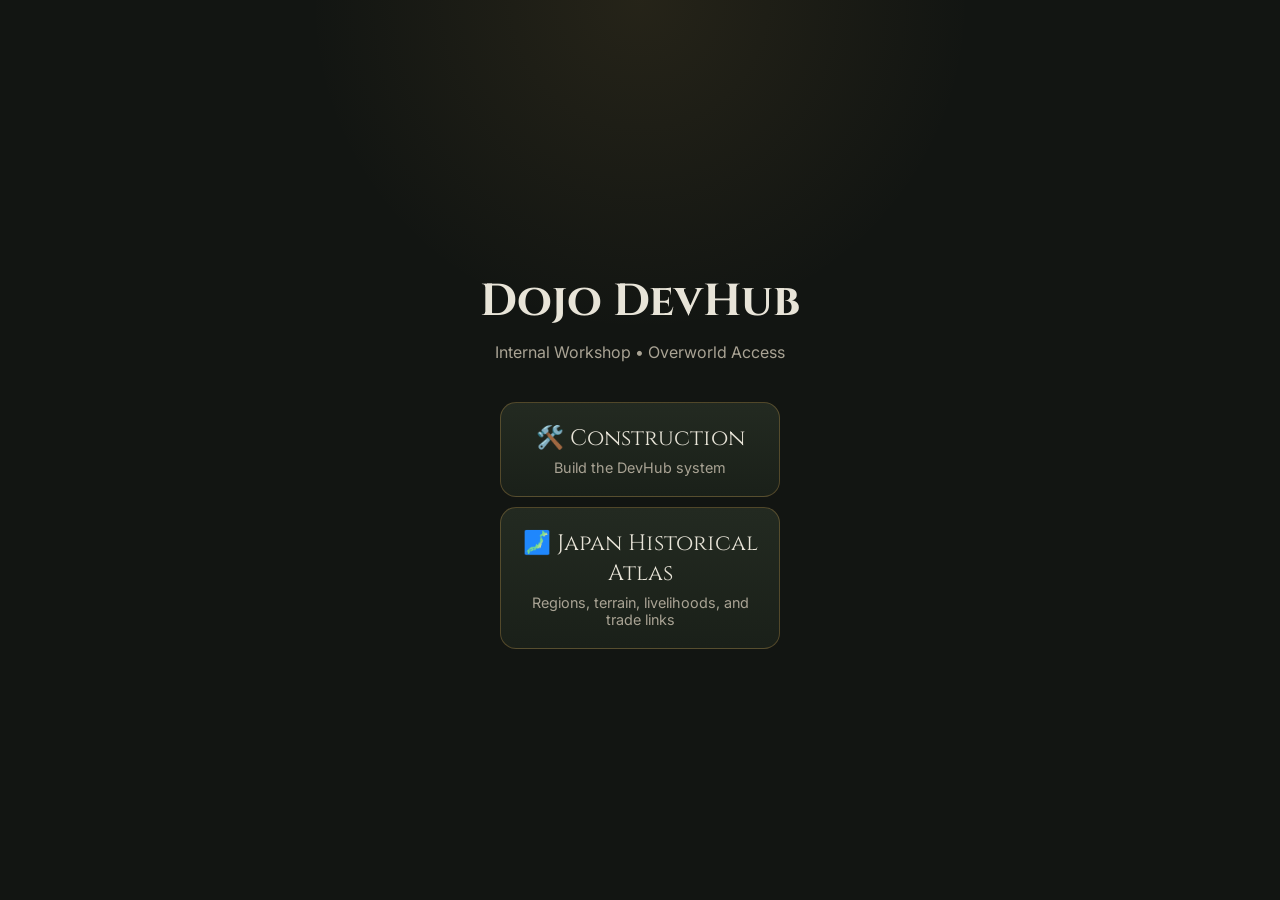
==== commit 82b3414b: "Link Japan historical atlas from DevHub homepage" ====
--- a/index.html
+++ b/index.html
@@ -97,6 +97,11 @@
 				<div class="panel-desc">Build the DevHub system</div>
 			</a>
 
+			<a href="japan-atlas/" class="panel">
+				<div class="panel-title">🗾 Japan Historical Atlas</div>
+				<div class="panel-desc">Regions, terrain, livelihoods, and trade links</div>
+			</a>
+
 			<!-- Future panels -->
 			<!--
   <a href="/modules.html" class="panel">
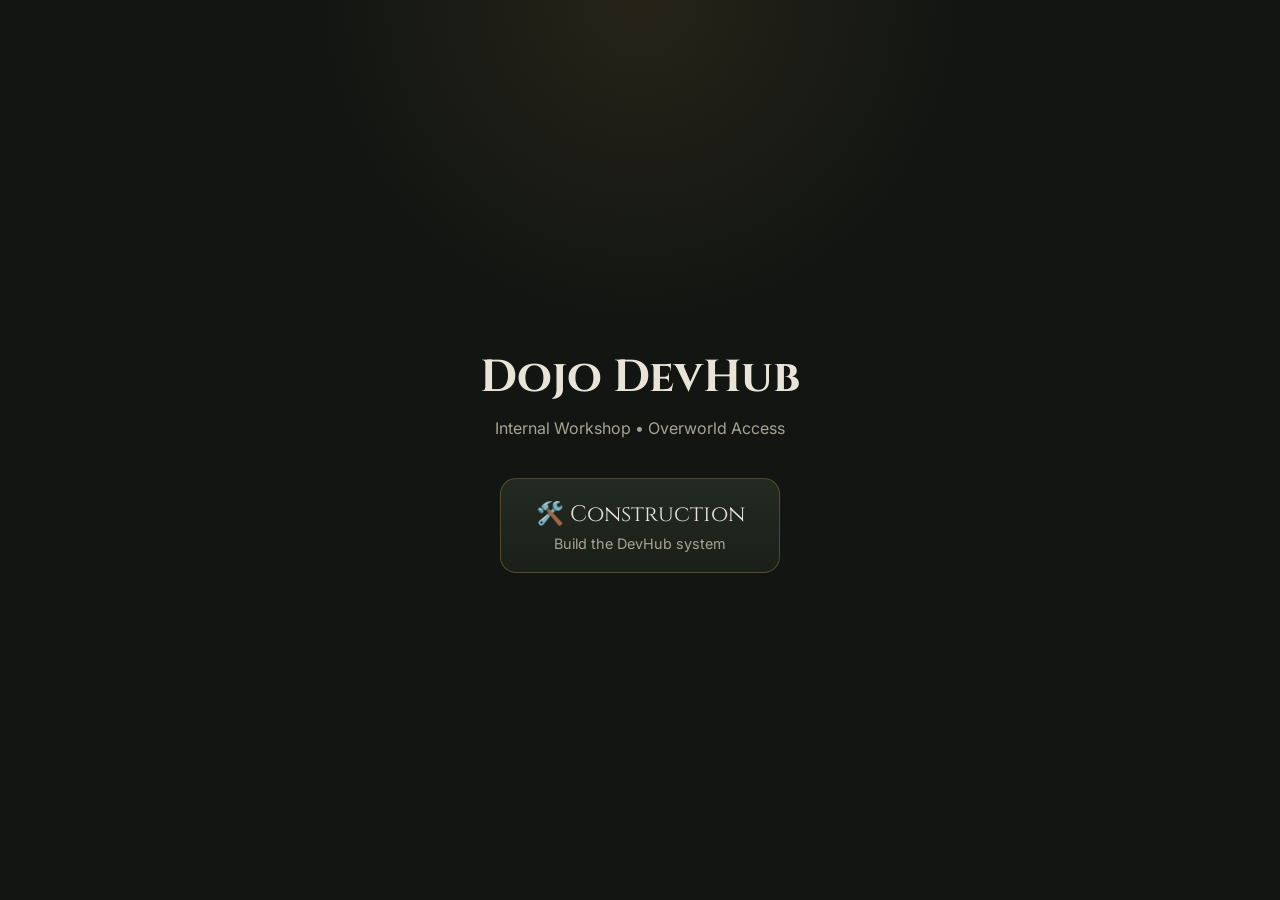
==== commit 6497461e: "Remove misplaced historical atlas link from DevHub" ====
--- a/index.html
+++ b/index.html
@@ -97,11 +97,6 @@
 				<div class="panel-desc">Build the DevHub system</div>
 			</a>
 
-			<a href="japan-atlas/" class="panel">
-				<div class="panel-title">🗾 Japan Historical Atlas</div>
-				<div class="panel-desc">Regions, terrain, livelihoods, and trade links</div>
-			</a>
-
 			<!-- Future panels -->
 			<!--
   <a href="/modules.html" class="panel">
